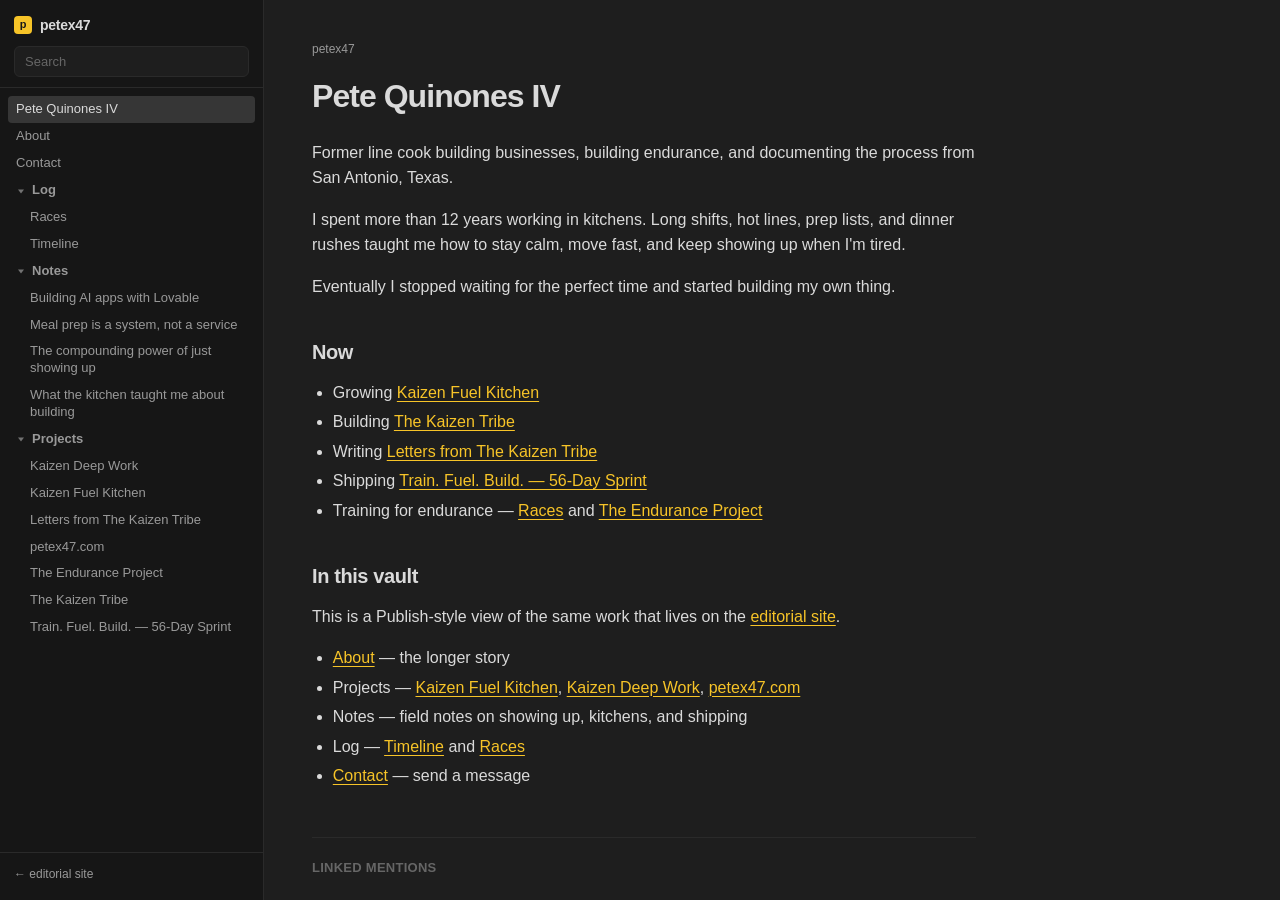
==== v2/index.html @ 8fcd9646 "Add an Obsidian Publish-style vault at /v2. Co-authored-by: Pete Quinones IV <petex47@users.noreply." ====
<!DOCTYPE html>
<html lang="en">
<head>
  <meta charset="UTF-8" />
  <meta name="viewport" content="width=device-width, initial-scale=1.0" />
  <title>petex47 — vault</title>
  <meta name="description" content="Obsidian Publish-style vault for Pete Quinones IV — projects, notes, and log." />
  <link rel="stylesheet" href="styles.css" />
</head>
<body>
  <button class="menu-btn" type="button" aria-label="Open file tree">Menu</button>
  <div class="backdrop" hidden></div>
  <aside class="sidebar" id="sidebar"></aside>
  <main class="pane">
    <div class="pane-inner" id="pane"></div>
  </main>
  <script src="vault.js"></script>
  <script src="app.js"></script>
</body>
</html>
---- v2/styles.css ----
/* Obsidian Publish-like chrome for /v2. Isolated from the editorial site. */

:root {
  --obs-bg: #1e1e1e;
  --obs-sidebar: #161616;
  --obs-sidebar-alt: #202020;
  --obs-hover: #2a2a2a;
  --obs-active: #363636;
  --obs-border: #2a2a2a;
  --obs-text: #dadada;
  --obs-muted: #999999;
  --obs-faint: #666666;
  --obs-accent: #f7c428;
  --obs-accent-hover: #ffd24a;
  --obs-unresolved: #b8860b;
  --obs-sidebar-width: 264px;
  --obs-font: ui-sans-serif, -apple-system, BlinkMacSystemFont, "Segoe UI", Inter, Helvetica, Arial, sans-serif;
}

* { box-sizing: border-box; }

html, body {
  margin: 0;
  height: 100%;
  background: var(--obs-bg);
  color: var(--obs-text);
  font-family: var(--obs-font);
  font-size: 16px;
  line-height: 1.6;
}

body {
  display: flex;
  min-height: 100vh;
}

button, input {
  font-family: inherit;
}

.sidebar {
  width: var(--obs-sidebar-width);
  flex-shrink: 0;
  background: var(--obs-sidebar);
  border-right: 1px solid var(--obs-border);
  display: flex;
  flex-direction: column;
  height: 100vh;
  position: sticky;
  top: 0;
}

.sidebar-head {
  padding: 14px 14px 10px;
  border-bottom: 1px solid var(--obs-border);
}

.vault-name {
  display: flex;
  align-items: center;
  gap: 8px;
  font-size: 14px;
  font-weight: 650;
  letter-spacing: -0.02em;
  color: var(--obs-text);
  text-decoration: none;
}

.vault-name:hover { color: var(--obs-accent); }

.vault-mark {
  width: 18px;
  height: 18px;
  border-radius: 4px;
  background: var(--obs-accent);
  color: #1a1a1a;
  font-size: 11px;
  font-weight: 800;
  display: grid;
  place-items: center;
}

.search {
  margin-top: 10px;
  width: 100%;
  background: var(--obs-bg);
  border: 1px solid var(--obs-border);
  color: var(--obs-text);
  border-radius: 6px;
  padding: 7px 10px;
  font-size: 13px;
  outline: none;
}

.search::placeholder { color: var(--obs-faint); }
.search:focus { border-color: var(--obs-accent); }

.tree {
  flex: 1;
  overflow: auto;
  padding: 8px 8px 16px;
}

.tree-folder > .tree-row {
  font-weight: 600;
}

.tree-row {
  display: flex;
  align-items: center;
  gap: 6px;
  width: 100%;
  border: 0;
  background: transparent;
  color: var(--obs-muted);
  text-align: left;
  font-size: 13px;
  line-height: 1.3;
  padding: 5px 8px;
  border-radius: 4px;
  cursor: pointer;
  text-decoration: none;
}

.tree-row:hover { background: var(--obs-hover); color: var(--obs-text); }
.tree-row.is-active { background: var(--obs-active); color: var(--obs-text); }
.tree-children { padding-left: 14px; }
.tree-children[hidden] { display: none; }

.chev {
  width: 10px;
  height: 10px;
  opacity: 0.7;
  flex-shrink: 0;
  transition: transform 0.12s ease;
}

.tree-folder:not(.is-open) > .tree-row .chev { transform: rotate(-90deg); }

.sidebar-foot {
  padding: 12px 14px 16px;
  border-top: 1px solid var(--obs-border);
  font-size: 12px;
}

.sidebar-foot a {
  color: var(--obs-muted);
  text-decoration: none;
}

.sidebar-foot a:hover { color: var(--obs-accent); }

.pane {
  flex: 1;
  min-width: 0;
  overflow: auto;
  background: var(--obs-bg);
}

.pane-inner {
  max-width: 760px;
  padding: 40px 48px 96px;
}

.crumb {
  font-size: 12px;
  color: var(--obs-faint);
  margin: 0 0 18px;
}

.crumb a {
  color: var(--obs-muted);
  text-decoration: none;
}

.crumb a:hover { color: var(--obs-accent); }

.note-title {
  font-size: 32px;
  font-weight: 700;
  letter-spacing: -0.03em;
  line-height: 1.2;
  margin: 0 0 24px;
}

.note-body h2 {
  font-size: 1.25rem;
  font-weight: 650;
  letter-spacing: -0.02em;
  margin: 1.8em 0 0.6em;
}

.note-body h3 {
  font-size: 1.05rem;
  font-weight: 650;
  margin: 1.4em 0 0.5em;
}

.note-body p { margin: 0 0 1em; color: var(--obs-text); }

.note-body ul, .note-body ol {
  margin: 0 0 1em;
  padding-left: 1.3em;
}

.note-body li { margin: 0.25em 0; }

.note-body a,
.wiki {
  color: var(--obs-accent);
  text-decoration: underline;
  text-underline-offset: 3px;
  text-decoration-thickness: 1px;
}

.note-body a:hover,
.wiki:hover { color: var(--obs-accent-hover); }

.wiki.is-unresolved {
  color: var(--obs-unresolved);
  text-decoration-style: dotted;
  cursor: default;
}

.backlinks {
  margin-top: 48px;
  padding-top: 20px;
  border-top: 1px solid var(--obs-border);
}

.backlinks h2 {
  font-size: 13px;
  font-weight: 650;
  letter-spacing: 0.02em;
  text-transform: uppercase;
  color: var(--obs-faint);
  margin: 0 0 10px;
}

.backlinks ul {
  list-style: none;
  padding: 0;
  margin: 0;
}

.backlinks li { margin: 0; }

.backlinks a {
  display: block;
  color: var(--obs-muted);
  text-decoration: none;
  font-size: 14px;
  padding: 6px 0;
}

.backlinks a:hover { color: var(--obs-accent); }

.missing {
  color: var(--obs-muted);
}

.menu-btn {
  display: none;
  position: fixed;
  top: 12px;
  left: 12px;
  z-index: 40;
  background: var(--obs-sidebar);
  color: var(--obs-text);
  border: 1px solid var(--obs-border);
  border-radius: 6px;
  padding: 8px 12px;
  font-size: 13px;
  cursor: pointer;
}

.backdrop {
  display: none;
}

@media (max-width: 840px) {
  .menu-btn { display: block; }

  .sidebar {
    position: fixed;
    left: 0;
    top: 0;
    z-index: 30;
    transform: translateX(-105%);
    transition: transform 0.2s ease;
    box-shadow: none;
  }

  .sidebar.is-open {
    transform: translateX(0);
    box-shadow: 16px 0 40px rgba(0, 0, 0, 0.35);
  }

  .backdrop.is-open {
    display: block;
    position: fixed;
    inset: 0;
    background: rgba(0, 0, 0, 0.45);
    z-index: 25;
  }

  .pane-inner {
    padding: 64px 20px 72px;
  }

  .note-title { font-size: 26px; }
}
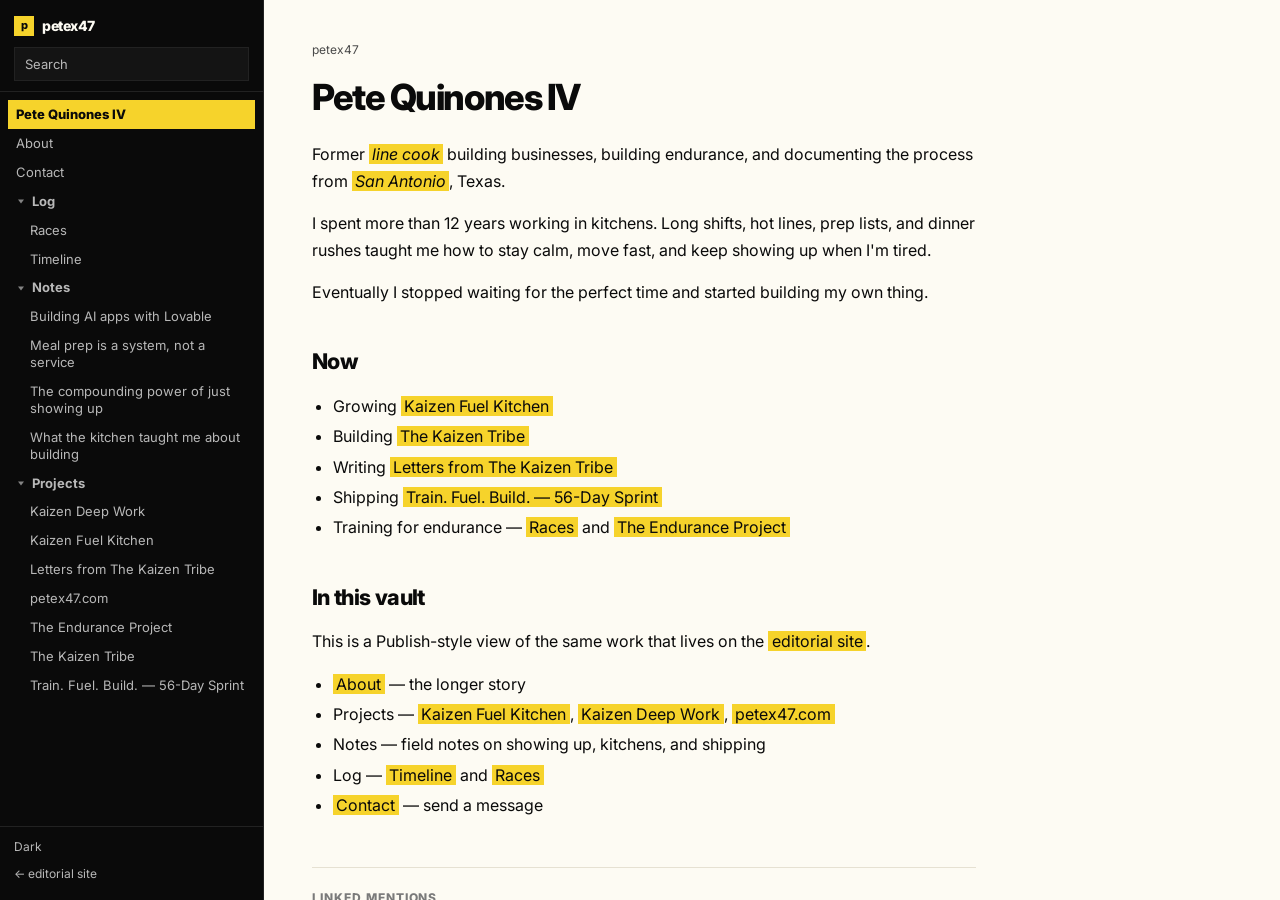
==== commit a891cc9f: "Restyle /v2 in Kaizen Fuel Kitchen colors, with light and dark mode. Co-authored-by: Pete Quinones I" ====
--- a/v2/index.html
+++ b/v2/index.html
@@ -6,6 +6,14 @@
   <title>petex47 — vault</title>
   <meta name="description" content="Obsidian Publish-style vault for Pete Quinones IV — projects, notes, and log." />
   <link rel="stylesheet" href="styles.css" />
+  <script>
+    (function () {
+      var q = new URLSearchParams(location.search).get("theme");
+      var saved = localStorage.getItem("v2-theme");
+      var theme = q === "dark" || q === "light" ? q : saved === "dark" ? "dark" : "light";
+      document.documentElement.setAttribute("data-theme", theme);
+    })();
+  </script>
 </head>
 <body>
   <button class="menu-btn" type="button" aria-label="Open file tree">Menu</button>
--- a/v2/styles.css
+++ b/v2/styles.css
@@ -1,20 +1,42 @@
-/* Obsidian Publish-like chrome for /v2. Isolated from the editorial site. */
-
-:root {
-  --obs-bg: #1e1e1e;
-  --obs-sidebar: #161616;
-  --obs-sidebar-alt: #202020;
-  --obs-hover: #2a2a2a;
-  --obs-active: #363636;
-  --obs-border: #2a2a2a;
-  --obs-text: #dadada;
-  --obs-muted: #999999;
-  --obs-faint: #666666;
-  --obs-accent: #f7c428;
-  --obs-accent-hover: #ffd24a;
-  --obs-unresolved: #b8860b;
-  --obs-sidebar-width: 264px;
-  --obs-font: ui-sans-serif, -apple-system, BlinkMacSystemFont, "Segoe UI", Inter, Helvetica, Arial, sans-serif;
+/* Kaizen Fuel Kitchen theme on the /v2 vault. Light cream + black + yellow, dark inverse. */
+
+@import url("https://fonts.googleapis.com/css2?family=Inter:wght@400;500;600;700;800&display=swap");
+
+:root,
+html[data-theme="light"] {
+  --pane-bg: #fdfbf3;
+  --pane-text: #0a0a0a;
+  --pane-muted: #4a4a4a;
+  --pane-faint: #7a7a7a;
+  --pane-border: #e6e1d2;
+  --sidebar-bg: #0a0a0a;
+  --sidebar-text: #fdfbf3;
+  --sidebar-muted: #b8b8b8;
+  --sidebar-hover: #1a1a1a;
+  --sidebar-border: #222222;
+  --accent: #f6d32b;
+  --accent-hover: #ffdf4a;
+  --ink: #0a0a0a;
+  --sidebar-width: 264px;
+  --font: Inter, ui-sans-serif, -apple-system, BlinkMacSystemFont, "Segoe UI", Helvetica, Arial, sans-serif;
+  color-scheme: light;
+}
+
+html[data-theme="dark"] {
+  --pane-bg: #000000;
+  --pane-text: #f5f2e8;
+  --pane-muted: #b8b4a8;
+  --pane-faint: #7a776e;
+  --pane-border: #222222;
+  --sidebar-bg: #0a0a0a;
+  --sidebar-text: #f5f2e8;
+  --sidebar-muted: #a3a3a3;
+  --sidebar-hover: #161616;
+  --sidebar-border: #222222;
+  --accent: #f6d32b;
+  --accent-hover: #ffdf4a;
+  --ink: #0a0a0a;
+  color-scheme: dark;
 }
 
 * { box-sizing: border-box; }
@@ -22,11 +44,11 @@
 html, body {
   margin: 0;
   height: 100%;
-  background: var(--obs-bg);
-  color: var(--obs-text);
-  font-family: var(--obs-font);
+  background: var(--pane-bg);
+  color: var(--pane-text);
+  font-family: var(--font);
   font-size: 16px;
-  line-height: 1.6;
+  line-height: 1.65;
 }
 
 body {
@@ -39,10 +61,11 @@
 }
 
 .sidebar {
-  width: var(--obs-sidebar-width);
+  width: var(--sidebar-width);
   flex-shrink: 0;
-  background: var(--obs-sidebar);
-  border-right: 1px solid var(--obs-border);
+  background: var(--sidebar-bg);
+  color: var(--sidebar-text);
+  border-right: 1px solid var(--sidebar-border);
   display: flex;
   flex-direction: column;
   height: 100vh;
@@ -52,7 +75,7 @@
 
 .sidebar-head {
   padding: 14px 14px 10px;
-  border-bottom: 1px solid var(--obs-border);
+  border-bottom: 1px solid var(--sidebar-border);
 }
 
 .vault-name {
@@ -60,20 +83,20 @@
   align-items: center;
   gap: 8px;
   font-size: 14px;
-  font-weight: 650;
-  letter-spacing: -0.02em;
-  color: var(--obs-text);
-  text-decoration: none;
-}
-
-.vault-name:hover { color: var(--obs-accent); }
+  font-weight: 800;
+  letter-spacing: -0.03em;
+  color: var(--sidebar-text);
+  text-decoration: none;
+}
+
+.vault-name:hover { color: var(--accent); }
 
 .vault-mark {
-  width: 18px;
-  height: 18px;
-  border-radius: 4px;
-  background: var(--obs-accent);
-  color: #1a1a1a;
+  width: 20px;
+  height: 20px;
+  border-radius: 0;
+  background: var(--accent);
+  color: var(--ink);
   font-size: 11px;
   font-weight: 800;
   display: grid;
@@ -83,17 +106,17 @@
 .search {
   margin-top: 10px;
   width: 100%;
-  background: var(--obs-bg);
-  border: 1px solid var(--obs-border);
-  color: var(--obs-text);
-  border-radius: 6px;
-  padding: 7px 10px;
+  background: #141414;
+  border: 1px solid var(--sidebar-border);
+  color: var(--sidebar-text);
+  border-radius: 0;
+  padding: 8px 10px;
   font-size: 13px;
   outline: none;
 }
 
-.search::placeholder { color: var(--obs-faint); }
-.search:focus { border-color: var(--obs-accent); }
+.search::placeholder { color: var(--sidebar-muted); }
+.search:focus { border-color: var(--accent); }
 
 .tree {
   flex: 1;
@@ -102,7 +125,7 @@
 }
 
 .tree-folder > .tree-row {
-  font-weight: 600;
+  font-weight: 700;
 }
 
 .tree-row {
@@ -112,18 +135,22 @@
   width: 100%;
   border: 0;
   background: transparent;
-  color: var(--obs-muted);
+  color: var(--sidebar-muted);
   text-align: left;
   font-size: 13px;
   line-height: 1.3;
-  padding: 5px 8px;
-  border-radius: 4px;
+  padding: 6px 8px;
+  border-radius: 0;
   cursor: pointer;
   text-decoration: none;
 }
 
-.tree-row:hover { background: var(--obs-hover); color: var(--obs-text); }
-.tree-row.is-active { background: var(--obs-active); color: var(--obs-text); }
+.tree-row:hover { background: var(--sidebar-hover); color: var(--sidebar-text); }
+.tree-row.is-active {
+  background: var(--accent);
+  color: var(--ink);
+  font-weight: 800;
+}
 .tree-children { padding-left: 14px; }
 .tree-children[hidden] { display: none; }
 
@@ -139,22 +166,33 @@
 
 .sidebar-foot {
   padding: 12px 14px 16px;
-  border-top: 1px solid var(--obs-border);
+  border-top: 1px solid var(--sidebar-border);
   font-size: 12px;
-}
-
-.sidebar-foot a {
-  color: var(--obs-muted);
-  text-decoration: none;
-}
-
-.sidebar-foot a:hover { color: var(--obs-accent); }
+  display: flex;
+  flex-direction: column;
+  gap: 10px;
+}
+
+.sidebar-foot a,
+.theme-toggle {
+  color: var(--sidebar-muted);
+  text-decoration: none;
+  background: none;
+  border: 0;
+  padding: 0;
+  text-align: left;
+  cursor: pointer;
+  font-size: 12px;
+}
+
+.sidebar-foot a:hover,
+.theme-toggle:hover { color: var(--accent); }
 
 .pane {
   flex: 1;
   min-width: 0;
   overflow: auto;
-  background: var(--obs-bg);
+  background: var(--pane-bg);
 }
 
 .pane-inner {
@@ -164,39 +202,40 @@
 
 .crumb {
   font-size: 12px;
-  color: var(--obs-faint);
+  color: var(--pane-faint);
   margin: 0 0 18px;
 }
 
 .crumb a {
-  color: var(--obs-muted);
-  text-decoration: none;
-}
-
-.crumb a:hover { color: var(--obs-accent); }
+  color: var(--pane-muted);
+  text-decoration: none;
+}
+
+.crumb a:hover { color: var(--pane-text); }
 
 .note-title {
-  font-size: 32px;
-  font-weight: 700;
+  font-size: 36px;
+  font-weight: 800;
+  letter-spacing: -0.04em;
+  line-height: 1.1;
+  margin: 0 0 24px;
+  color: var(--pane-text);
+}
+
+.note-body h2 {
+  font-size: 1.35rem;
+  font-weight: 800;
   letter-spacing: -0.03em;
-  line-height: 1.2;
-  margin: 0 0 24px;
-}
-
-.note-body h2 {
-  font-size: 1.25rem;
-  font-weight: 650;
-  letter-spacing: -0.02em;
   margin: 1.8em 0 0.6em;
 }
 
 .note-body h3 {
-  font-size: 1.05rem;
-  font-weight: 650;
+  font-size: 1.08rem;
+  font-weight: 800;
   margin: 1.4em 0 0.5em;
 }
 
-.note-body p { margin: 0 0 1em; color: var(--obs-text); }
+.note-body p { margin: 0 0 1em; color: var(--pane-text); }
 
 .note-body ul, .note-body ol {
   margin: 0 0 1em;
@@ -207,33 +246,45 @@
 
 .note-body a,
 .wiki {
-  color: var(--obs-accent);
-  text-decoration: underline;
+  color: var(--ink);
+  background: var(--accent);
+  text-decoration: none;
+  padding: 0 0.22em;
+  box-decoration-break: clone;
+}
+
+.note-body a:hover,
+.wiki:hover { background: var(--accent-hover); }
+
+.wiki.is-unresolved {
+  background: transparent;
+  color: var(--pane-muted);
+  text-decoration: underline dotted;
   text-underline-offset: 3px;
-  text-decoration-thickness: 1px;
-}
-
-.note-body a:hover,
-.wiki:hover { color: var(--obs-accent-hover); }
-
-.wiki.is-unresolved {
-  color: var(--obs-unresolved);
-  text-decoration-style: dotted;
+  padding: 0;
   cursor: default;
+}
+
+mark,
+.hl {
+  background: var(--accent);
+  color: var(--ink);
+  padding: 0 0.18em;
+  font-style: italic;
 }
 
 .backlinks {
   margin-top: 48px;
   padding-top: 20px;
-  border-top: 1px solid var(--obs-border);
+  border-top: 1px solid var(--pane-border);
 }
 
 .backlinks h2 {
-  font-size: 13px;
-  font-weight: 650;
-  letter-spacing: 0.02em;
+  font-size: 12px;
+  font-weight: 800;
+  letter-spacing: 0.08em;
   text-transform: uppercase;
-  color: var(--obs-faint);
+  color: var(--pane-faint);
   margin: 0 0 10px;
 }
 
@@ -246,17 +297,20 @@
 .backlinks li { margin: 0; }
 
 .backlinks a {
-  display: block;
-  color: var(--obs-muted);
+  display: inline-block;
+  color: var(--ink);
+  background: var(--accent);
   text-decoration: none;
   font-size: 14px;
-  padding: 6px 0;
-}
-
-.backlinks a:hover { color: var(--obs-accent); }
+  font-weight: 700;
+  padding: 2px 8px;
+  margin: 4px 0;
+}
+
+.backlinks a:hover { background: var(--accent-hover); }
 
 .missing {
-  color: var(--obs-muted);
+  color: var(--pane-muted);
 }
 
 .menu-btn {
@@ -265,12 +319,15 @@
   top: 12px;
   left: 12px;
   z-index: 40;
-  background: var(--obs-sidebar);
-  color: var(--obs-text);
-  border: 1px solid var(--obs-border);
-  border-radius: 6px;
-  padding: 8px 12px;
+  background: var(--accent);
+  color: var(--ink);
+  border: 0;
+  border-radius: 0;
+  padding: 8px 14px;
   font-size: 13px;
+  font-weight: 800;
+  letter-spacing: 0.04em;
+  text-transform: uppercase;
   cursor: pointer;
 }
 
@@ -308,5 +365,5 @@
     padding: 64px 20px 72px;
   }
 
-  .note-title { font-size: 26px; }
-}
+  .note-title { font-size: 28px; }
+}
